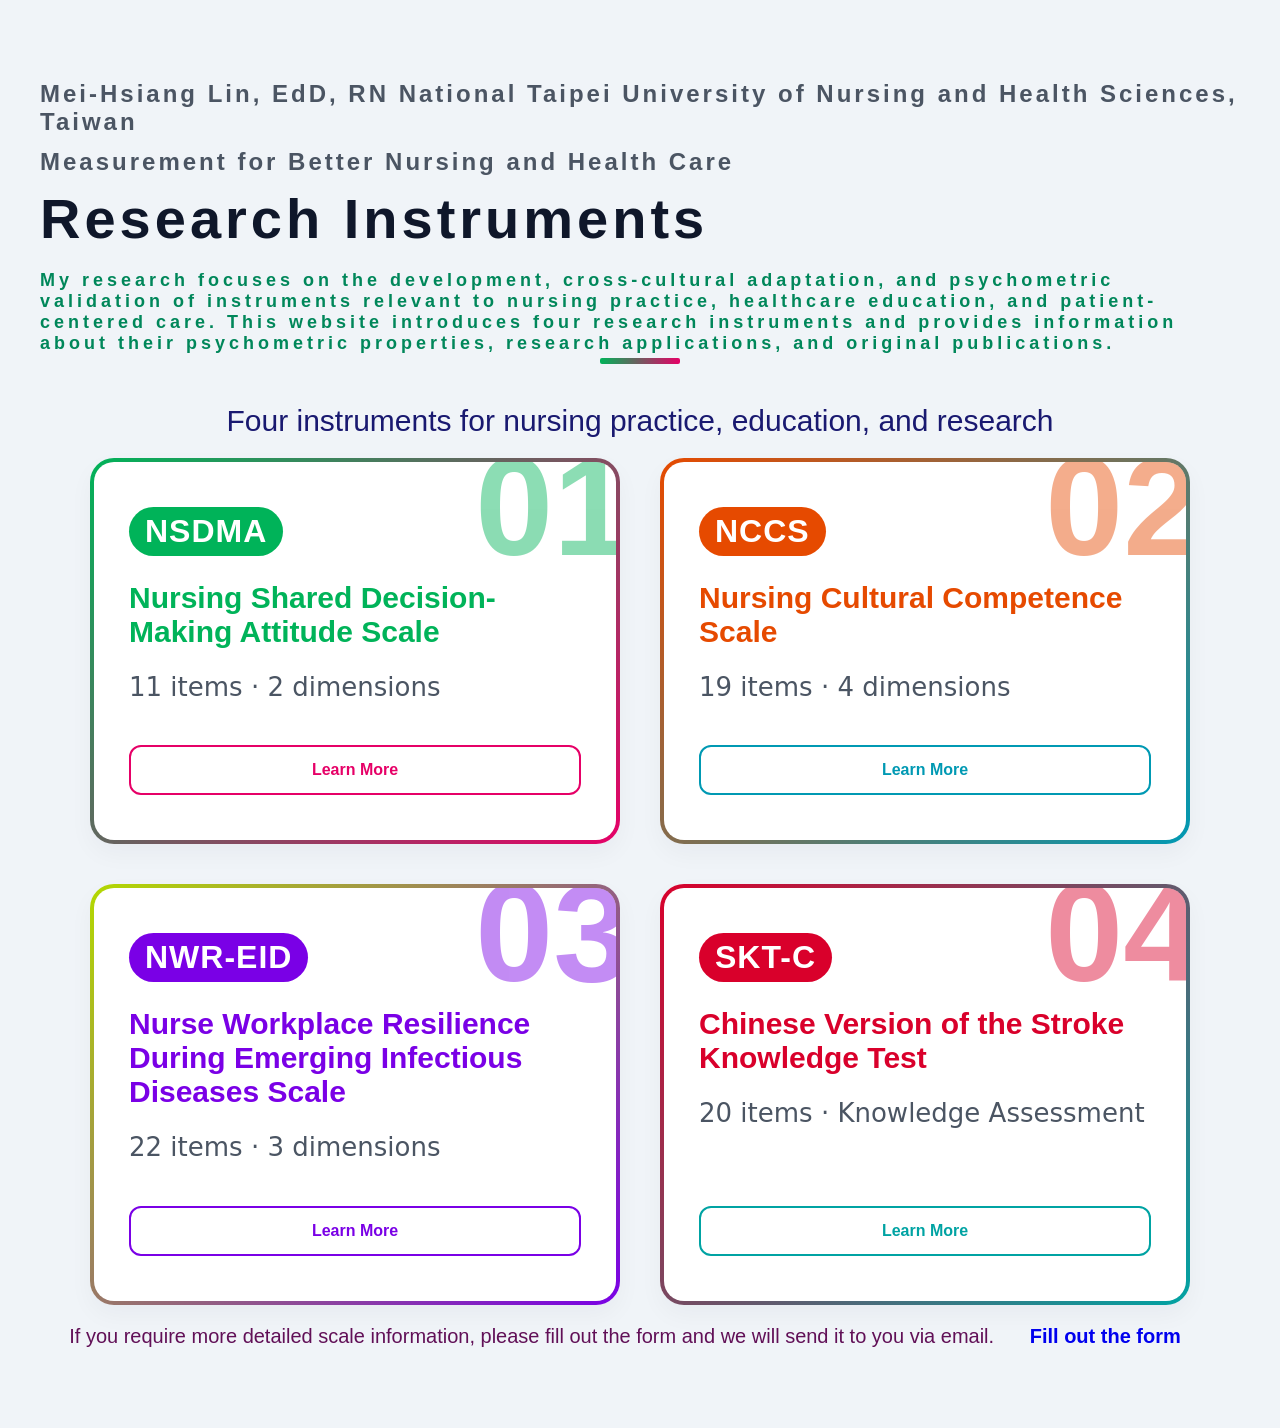
==== index.html @ 415bdf7e "Add files via upload" ====
<!DOCTYPE html>
<html lang="zh-Hant">
<head>
    <meta charset="UTF-8">
    <meta name="viewport" content="width=device-width, initial-scale=1.0">
    <title>Research Instruments</title>
    <link rel="stylesheet" href="style.css">
</head>
<body>

    <!-- 重新設計的淺色底專用高對比標題區 -->
     
    <header class="header-section">
        <div class="header-tag">Mei-Hsiang Lin, EdD, RN National Taipei University of Nursing and Health Sciences, Taiwan </div>
        <div class="header-tag">Measurement for Better Nursing and Health Care</div>
        <h1>Research <span> Instruments</span></h1>
        <p>My research focuses on the development, cross-cultural adaptation, and psychometric validation of instruments relevant to nursing practice, healthcare education, and patient-centered care. This website introduces four research instruments and provides information about their psychometric properties, research applications, and original publications.</p>
    </header>

    <p style="font-size: 30px; text-align: center; margin: 20px 0;color: #191970">
    Four instruments for nursing practice, education, and research
</p>


    <!-- 2x2 上二下二對稱網格佈局 -->
    <div class="contrast-grid-layout">
        
        <!-- 大項 1：NSDMA (翡翠綠 X 艷麗粉) -->
        <div class="contrast-card color-green-pink">
            <div class="card-inner">
                <span class="card-num">01</span>
                <div class="card-badge">NSDMA</div>
                <h2>Nursing Shared Decision-Making Attitude Scale</h2>
                <p>11 items · 2 dimensions</p>
                <a href="NSDMA.html" class="action-btn">Learn More</a>
            </div>
        </div>

        <!-- 大項 2：NCCS (琥珀橙 X 寶石藍) -->
        <div class="contrast-card color-orange-blue">
            <div class="card-inner">
                <span class="card-num">02</span>
                <div class="card-badge">NCCS</div>
                <h2>Nursing Cultural Competence Scale</h2>
                <p>19 items · 4 dimensions</p>
                <a href="NCCS.html" class="action-btn">Learn More</a>
            </div>
        </div>

        <!-- 大項 3：NWR-EID (芥末黃 X 皇家紫) -->
        <div class="contrast-card color-yellow-purple">
            <div class="card-inner">
                <span class="card-num">03</span>
                <div class="card-badge">NWR-EID</div>
                <h2>Nurse Workplace Resilience During Emerging Infectious Diseases Scale</h2>
                <p>22 items · 3 dimensions</p>
                <a href="NWR-EID.html" class="action-btn">Learn More</a>
            </div>
        </div>

        <!-- 大項 4：SKT-C (深烈紅 X 深青綠) -->
        <div class="contrast-card color-red-cyan">
            <div class="card-inner">
                <span class="card-num">04</span>
                <div class="card-badge">SKT-C</div>
                <h2>Chinese Version of the Stroke Knowledge Test</h2>
                <p>20 items · Knowledge Assessment</p>
                <a href="SKT-C.html" class="action-btn">Learn More</a>
            </div>
        </div>

    </div>

 <p style="font-size: 20px; text-align: center; margin: 20px 0;color: #611057">
    If you require more detailed scale information, please fill out the form and we will send it to you via email.
    <a href="https://www.google.com" class="action-btn">Fill out the form</a>
</p>


</body>
</html>
---- style.css ----
/* ==========================================
   🌐 基本重設與全局淺色底樣式
   ========================================== */
* {
    margin: 0;
    padding: 0;
    box-sizing: border-box;
    font-family: -apple-system, BlinkMacSystemFont, "Segoe UI", Roboto, "Helvetica Neue", Arial, "PingFang TC", "Apple LiGothic Medium", "Microsoft JhengHei", sans-serif;
}

body {
    background-color: #F0F4F8; /* 高級冰川藍淺色底 */
    color: #1F2937;            /* 深灰字確保可讀性 */
    padding: 60px 20px;
    min-height: 100vh;
    display: flex;
    flex-direction: column;
    align-items: center;
}

/* ==========================================
   🎯 淺色底專用：頂部標題區
   ========================================== */
.header-section {
    text-align: left;
    font-size: 14px;
    margin-bottom: 10px;
    padding: 20px;
    position: relative;
}

.header-tag {
    font-size: 24px;
    font-weight: 900;
    letter-spacing: 3px;
    color: #4B5563; 
    margin-bottom: 12px;
}

.header-section h1 {
    font-size: 56px;
    font-weight: 900;
    letter-spacing: 4px;
    color: #0F172A; /* 墨黑深海藍 */
    line-height: 1.1;
}

.header-section h1 span {
    font-size: 56px;
    font-weight: 900;
    letter-spacing: 4px;
    color: #0F172A; /* 墨黑深海藍 */
    line-height: 1.1;
}

.header-section p {
    font-size: 18px;
    font-weight: 800;
    color: #00875A; /* 加深翠綠，對比清晰 */
    letter-spacing: 4px;
    margin-top: 20px;
    position: relative;
    display: inline-block;
}

.header-section p::after {
    content: '';
    position: absolute;
    bottom: -10px;
    left: 50%;
    transform: translateX(-50%);
    width: 80px;
    height: 6px;
    background: linear-gradient(90deg, #00B359, #E60067);  /*呼應下方的撞色線 */
    border-radius: 2px;
} 

/* ==========================================
   📦 2x2 完美的對稱網格排版
   ========================================== */
.contrast-grid-layout {
    display: grid;
    grid-template-columns: repeat(2, 1fr); /* 強制上二下二 */
    gap: 40px;
    width: 100%;
    max-width: 1100px;
    margin: 0 auto;
}

/* 卡片基礎：邊框自帶雙色高飽和度漸層 */
.contrast-card {
    background: linear-gradient(135deg, var(--c1), var(--c2));
    border-radius: 24px;
    padding: 4px; 
    transition: transform 0.4s cubic-bezier(0.175, 0.885, 0.32, 1.275);
    box-shadow: 0 10px 25px rgba(15, 23, 42, 0.04);
}

/* 卡片內部：極致純白與外框線條撞色 */
.card-inner {
    background: #FFFFFF; 
    border-radius: 20px;
    padding: 45px 35px;
    height: 100%;
    display: flex;
    flex-direction: column;
    position: relative;
    overflow: hidden;
}

/* 背景巨型巨型數字 */
.card-num  {
    position: absolute;
    right: -15px;      /* 稍微往右側延伸，增加破格排版感 */
    top: -25px;
    font-size: 140px;  /* 放大字體，讓深色更具張力 */
    font-weight: 900;
    opacity: 0.45;     /* 提高透明度，使其深色完全顯現 */
    line-height: 1;
    z-index: 0;        /* 確保在文字後方，不影響閱讀 */
}

/* 標籤小方塊 */
.card-badge {
    align-self: flex-start;
    padding: 6px 16px;
    font-size: 32px;
    font-weight: 900;
    letter-spacing: 1px;
    border-radius: 50px;
    margin-bottom: 25px;
}

/* 卡片主標題：採用飽和寶石色 */
.contrast-card h2 {
    font-size: 30px;
    margin-bottom: 15px;
    font-weight: 900;
}

.contrast-card p {
    font-size: 26px;
    line-height: 1.8;
    color: #4B5563; 
    margin-bottom: 35px;
    font-family: system-ui, sans-serif;
}

/* 按鈕核心樣式 */
.action-btn {
    margin-top: auto;
    text-decoration: none;
    padding: 14px 30px;
    font-weight: 900;
    text-align: center;
    border-radius: 12px;
    transition: all 0.3s ease;
}

/* 懸停時卡片向上浮起浮起 */
.contrast-card:hover {
    transform: translateY(-10px) scale(1.01);
}

/* ==========================================
   🎨 淺色底專用：四大項目高對比互補色
   ========================================== */

/* 大項 1：翡翠綠 X 艷麗粉 */
.color-green-pink { --c1: #00B359; --c2: #E60067; }
.color-green-pink .card-num { color: #00B359; }
.color-green-pink .card-badge { background: #00B359; color: #fff; }
.color-green-pink h2 { color: #00B359; }
.color-green-pink .action-btn { border: 2px solid #E60067; color: #E60067; }
.color-green-pink .action-btn:hover { background: #E60067; color: #fff; box-shadow: 0 10px 20px rgba(230, 0, 103, 0.25); }
.color-green-pink:hover { box-shadow: 0 20px 40px rgba(0, 179, 89, 0.15); }

/* 大項 2：琥珀橙 X 寶石藍 */
.color-orange-blue { --c1: #E64A00; --c2: #0099B3; }
.color-orange-blue .card-num { color: #E64A00; }
.color-orange-blue .card-badge { background: #E64A00; color: #fff; }
.color-orange-blue h2 { color: #E64A00; }
.color-orange-blue .action-btn { border: 2px solid #0099B3; color: #0099B3; }
.color-orange-blue .action-btn:hover { background: #0099B3; color: #fff; box-shadow: 0 10px 20px rgba(0, 153, 179, 0.25); }
.color-orange-blue:hover { box-shadow: 0 20px 40px rgba(230, 74, 0, 0.15); }

/* 大項 3：芥末黃 X 皇家紫 */
.color-yellow-purple { --c1: #B3D900; --c2: #7A00E6; }
.color-yellow-purple .card-num { color: #7A00E6; }
.color-yellow-purple .card-badge { background: #7A00E6; color: #fff; }
.color-yellow-purple h2 { color: #7A00E6; }
.color-yellow-purple .action-btn { border: 2px solid #7A00E6; color: #7A00E6; }
.color-yellow-purple .action-btn:hover { background: #7A00E6; color: #fff; box-shadow: 0 10px 20px rgba(122, 0, 230, 0.25); }
.color-yellow-purple:hover { box-shadow: 0 20px 40px rgba(122, 0, 230, 0.15); }

/* 大項 4：深烈紅 X 深青綠 */
.color-red-cyan { --c1: #D9002B; --c2: #00A3A3; }
.color-red-cyan .card-num { color: #D9002B; }
.color-red-cyan .card-badge { background: #D9002B; color: #fff; }
.color-red-cyan h2 { color: #D9002B; }
.color-red-cyan .action-btn { border: 2px solid #00A3A3; color: #00A3A3; }
.color-red-cyan .action-btn:hover { background: #00A3A3; color: #000; box-shadow: 0 10px 20px rgba(0, 163, 163, 0.25); }
.color-red-cyan:hover { box-shadow: 0 20px 40px rgba(217, 0, 43, 0.15); }

/* ==========================================
   📱 響應式佈局手機優化
   ========================================== */
@media (max-width: 850px) {
    .contrast-grid-layout {
        grid-template-columns: 1fr; /* 平板手機端降為一欄，防擠壓 */
        gap: 25px;
    }
    .header-section h1 { font-size: 36px; }
    .header-section p { font-size: 15px; letter-spacing: 2px; }
}
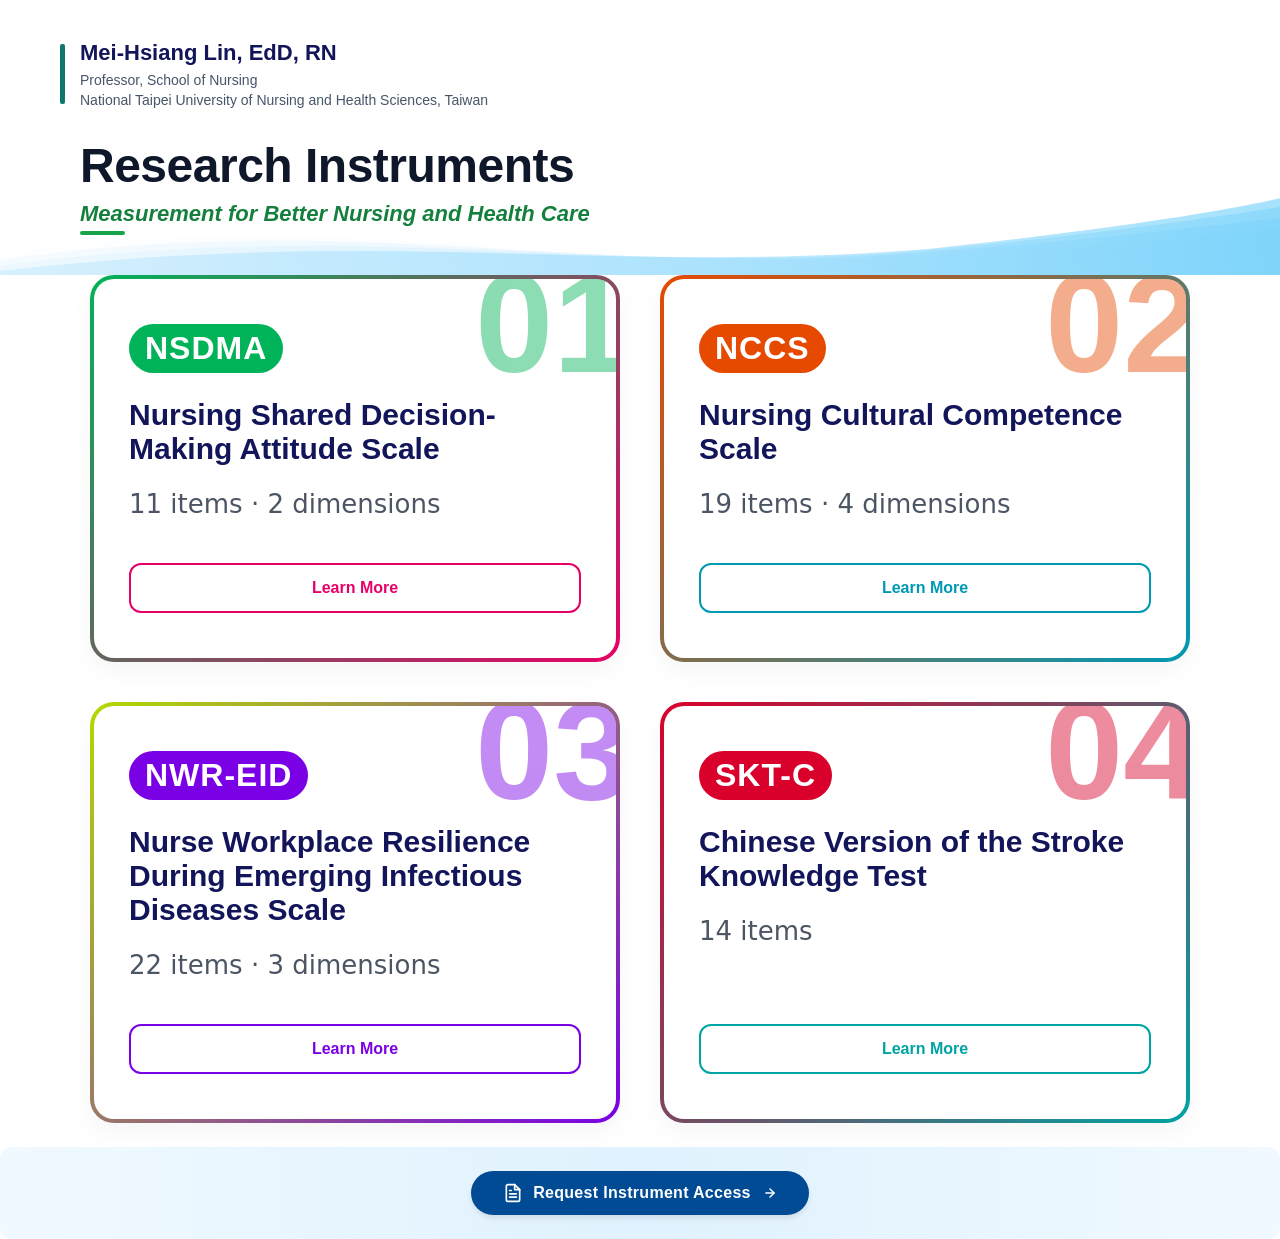
==== commit d6620c44: "Add files via upload" ====
--- a/index.html
+++ b/index.html
@@ -8,18 +8,57 @@
 </head>
 <body>
 
-    <!-- 重新設計的淺色底專用高對比標題區 -->
-     
-    <header class="header-section">
-        <div class="header-tag">Mei-Hsiang Lin, EdD, RN National Taipei University of Nursing and Health Sciences, Taiwan </div>
-        <div class="header-tag">Measurement for Better Nursing and Health Care</div>
-        <h1>Research <span> Instruments</span></h1>
-        <p>My research focuses on the development, cross-cultural adaptation, and psychometric validation of instruments relevant to nursing practice, healthcare education, and patient-centered care. This website introduces four research instruments and provides information about their psychometric properties, research applications, and original publications.</p>
-    </header>
+    <div class="banner-container">
+        <!-- 頂部教授資訊：包含左側垂直綠色直線 -->
+        <div class="profile-container">
+            <div class="profile-info">
+                <div class="profile-name">Mei-Hsiang Lin, EdD, RN</div>
+                <div class="profile-title">Professor, School of Nursing</div>
+                <div class="profile-org">National Taipei University of Nursing and Health Sciences, Taiwan</div>
+            </div>
+        </div>
 
-    <p style="font-size: 30px; text-align: center; margin: 20px 0;color: #191970">
-    Four instruments for nursing practice, education, and research
-</p>
+        <!-- 底部核心標題：完全靠左對齊 -->
+        <div class="main-content">
+            <h1 class="main-title">Research Instruments</h1>
+            <div class="sub-title">Measurement for Better Nursing and Health Care</div>
+        </div>
+
+        <!-- 修正後完美還原的滿版多層次波浪線條 (SVG) -->
+        
+        <svg class="wave-background" viewBox="0 0 1200 250" fill="none" xmlns="http://w3.org" preserveAspectRatio="none">
+            <!-- 漣漪第 1 層 (底層：超輕薄淡藍托底) -->
+            <path d="M0 232 C280 185, 480 242, 780 236 C980 228, 1100 216, 1200 208 V250 H0 Z" fill="url(#wave-gradient-light)" opacity="0.15"/>
+            
+            <!-- 漣漪第 2 層 (中底層：微調起伏，創造若隱若現的交織) -->
+            <path d="M0 236 C310 192, 510 246, 810 233 C1010 220, 1110 207, 1200 198 V250 H0 Z" fill="url(#wave-gradient-medium)" opacity="0.25"/>
+            
+            <!-- 漣漪第 3 層 (中高層：絲帶般的溫和層次) -->
+            <path d="M0 241 C340 198, 530 248, 840 230 C1040 212, 1140 197, 1200 188 V250 H0 Z" fill="url(#wave-gradient-medium)" opacity="0.35"/>
+            
+            <!-- 漣漪第 4 層 (頂層：最上方的波浪邊緣，保持半透明以消除強烈感) -->
+            <path d="M0 246 C370 205, 560 250, 870 226 C1060 206, 1150 191, 1200 180 V250 H0 Z" fill="url(#wave-gradient-dark)" opacity="0.45"/>
+            
+            <!-- 漸層顏色定義（全面調低色彩飽和度與亮度，回歸自然水藍） -->
+            <defs>
+                <linearGradient id="wave-gradient-light" x1="0" y1="250" x2="1200" y2="150" gradientUnits="userSpaceOnUse">
+                    <stop offset="0%" stop-color="#f0f9ff" />
+                    <stop offset="60%" stop-color="#e0f2fe" />
+                    <stop offset="100%" stop-color="#bae6fd" />
+                </linearGradient>
+                <linearGradient id="wave-gradient-medium" x1="0" y1="250" x2="1200" y2="120" gradientUnits="userSpaceOnUse">
+                    <stop offset="0%" stop-color="#e0f2fe" />
+                    <stop offset="50%" stop-color="#bae6fd" />
+                    <stop offset="100%" stop-color="#7dd3fc" />
+                </linearGradient>
+                <linearGradient id="wave-gradient-dark" x1="0" y1="250" x2="1200" y2="100" gradientUnits="userSpaceOnUse">
+                    <stop offset="0%" stop-color="#bae6fd" />
+                    <stop offset="50%" stop-color="#7dd3fc" />
+                    <stop offset="100%" stop-color="#38bdf8" />
+                </linearGradient>
+            </defs>
+        </svg>
+    </div>
 
 
     <!-- 2x2 上二下二對稱網格佈局 -->
@@ -64,18 +103,35 @@
                 <span class="card-num">04</span>
                 <div class="card-badge">SKT-C</div>
                 <h2>Chinese Version of the Stroke Knowledge Test</h2>
-                <p>20 items · Knowledge Assessment</p>
+                <p>14 items</p>
                 <a href="SKT-C.html" class="action-btn">Learn More</a>
             </div>
         </div>
 
     </div>
 
- <p style="font-size: 20px; text-align: center; margin: 20px 0;color: #611057">
-    If you require more detailed scale information, please fill out the form and we will send it to you via email.
-    <a href="https://www.google.com" class="action-btn">Fill out the form</a>
-</p>
 
+ <!-- 2. 下方按鈕呼籲區塊 (CTA Section) -->
+    <div class="cta-container">
+        <a href="https://forms.gle/aVVgJao4hKjNyvbj9" class="cta-button">
+            <!-- 純 SVG 繪製的文件圖示 -->
+            <svg class="icon-file" viewBox="0 0 24 24" fill="none" stroke="currentColor" stroke-width="2" stroke-linecap="round" stroke-linejoin="round">
+                <path d="M14 2H6a2 2 0 0 0-2 2v16a2 2 0 0 0 2 2h12a2 2 0 0 0 2-2V8z"></path>
+                <polyline points="14 2 14 8 20 8"></polyline>
+                <line x1="16" y1="13" x2="8" y2="13"></line>
+                <line x1="16" y1="17" x2="8" y2="17"></line>
+                <polyline points="10 9 9 9 8 9"></polyline>
+            </svg>
+            
+            <span class="btn-text">Request Instrument Access</span>
+            
+            <!-- 純 SVG 繪製的向右箭頭 -->
+            <svg class="icon-arrow" viewBox="0 0 24 24" fill="none" stroke="currentColor" stroke-width="2.5" stroke-linecap="round" stroke-linejoin="round">
+                <line x1="5" y1="12" x2="19" y2="12"></line>
+                <polyline points="12 5 19 12 12 19"></polyline>
+            </svg>
+        </a>
+    </div>
 
 </body>
 </html>
--- a/style.css
+++ b/style.css
@@ -1,79 +1,126 @@
-/* ==========================================
-   🌐 基本重設與全局淺色底樣式
-   ========================================== */
+/* 基礎樣式重設 */
 * {
     margin: 0;
     padding: 0;
     box-sizing: border-box;
-    font-family: -apple-system, BlinkMacSystemFont, "Segoe UI", Roboto, "Helvetica Neue", Arial, "PingFang TC", "Apple LiGothic Medium", "Microsoft JhengHei", sans-serif;
-}
-
-body {
-    background-color: #F0F4F8; /* 高級冰川藍淺色底 */
-    color: #1F2937;            /* 深灰字確保可讀性 */
-    padding: 60px 20px;
-    min-height: 100vh;
+    font-family: -apple-system, BlinkMacSystemFont, "Segoe UI", Roboto, "Helvetica Neue", Arial, sans-serif;
+}
+
+/* 橫幅容器 */
+.banner-container {
+    position: relative;
+    width: 100%;
+    min-height: 250px;
+    background-color: #ffffff;
+    padding: 40px 60px;
+    overflow: hidden;
     display: flex;
     flex-direction: column;
-    align-items: center;
-}
-
-/* ==========================================
-   🎯 淺色底專用：頂部標題區
-   ========================================== */
-.header-section {
+    justify-content: space-between;
+}
+
+/* 教授資訊外容器（用來定位最左邊的綠色直線條） */
+.profile-container {
+    position: relative;
+    padding-left: 20px; /* 留出綠色直線條的空間 */
+    text-align: left;    /* 確保文字靠左 */
+    margin-bottom: 30px;
+}
+
+/* 教授資訊最左邊的垂直綠色直線 */
+.profile-container::before {
+    content: '';
+    position: absolute;
+    left: 0;
+    top: 4px;
+    width: 5px;          /* 直線厚度 */
+    height: calc(100% - 8px); /* 讓線條高度自動跟隨三行文字高度 */
+    min-height: 50px;    /* 確保最少有一定高度 */
+    background-color: #0f766e; /* 深綠色 */
+    border-radius: 2px;
+}
+
+/* 教授資訊文字區塊 */
+.profile-info {
+    display: flex;
+    flex-direction: column;
+    align-items: flex-start; /* 確保內容物件靠左 */
+}
+
+/* 姓名樣式 */
+.profile-name {
+    font-size: 22px;
+    font-weight: bold;
+    color: #121559;
+    line-height: 1.2;
+}
+
+/* 職稱樣式 */
+.profile-title {
+    font-size: 14px;
+    color: #475569;
+    margin-top: 6px;
+    font-weight: 500;
+}
+
+/* 單位機構樣式 */
+.profile-org {
+    font-size: 14px;
+    color: #475569;
+    margin-top: 4px;
+}
+
+/* 主標題區塊（完全靠左對齊，並確保文字在波浪上方） */
+.main-content {
     text-align: left;
-    font-size: 14px;
-    margin-bottom: 10px;
-    padding: 20px;
-    position: relative;
-}
-
-.header-tag {
-    font-size: 24px;
-    font-weight: 900;
-    letter-spacing: 3px;
-    color: #4B5563; 
-    margin-bottom: 12px;
-}
-
-.header-section h1 {
-    font-size: 56px;
-    font-weight: 900;
-    letter-spacing: 4px;
-    color: #0F172A; /* 墨黑深海藍 */
-    line-height: 1.1;
-}
-
-.header-section h1 span {
-    font-size: 56px;
-    font-weight: 900;
-    letter-spacing: 4px;
-    color: #0F172A; /* 墨黑深海藍 */
-    line-height: 1.1;
-}
-
-.header-section p {
-    font-size: 18px;
+    z-index: 2; 
+    padding-left: 20px; /* 與上方文字對齊線保持一致 */
+}
+
+/* 主標題樣式 */
+.main-title {
+    font-size: 48px;
     font-weight: 800;
-    color: #00875A; /* 加深翠綠，對比清晰 */
-    letter-spacing: 4px;
-    margin-top: 20px;
+    color: #0f172a;
+    letter-spacing: -0.5px;
+    margin-bottom: 8px;
+}
+
+/* 副標題樣式 */
+.sub-title {
+    font-size: 22px;
+    font-weight: 700;
+    color: #15803d; /* 綠色字體 */
+    font-style: italic; /* 斜體 */
     position: relative;
     display: inline-block;
-}
-
-.header-section p::after {
+    padding-bottom: 8px;
+}
+
+/* 副標題下方的綠色短底線 */
+.sub-title::after {
     content: '';
     position: absolute;
-    bottom: -10px;
-    left: 50%;
-    transform: translateX(-50%);
-    width: 80px;
-    height: 6px;
-    background: linear-gradient(90deg, #00B359, #E60067);  /*呼應下方的撞色線 */
+    left: 0;
+    bottom: 0;
+    width: 45px;
+    height: 4px;
+    background-color: #16a34a;
     border-radius: 2px;
-} 
+}
+
+/* 完美還原的滿版網頁波浪背景控制 */
+.wave-background {
+    position: absolute;
+    left: 0;             /* 從極左側邊界開始 */
+    right: 0;            /* 延伸至極右側邊界 */
+    bottom: 0;           /* 完美貼齊底部零間隙 */
+    width: 100%;         /* 橫向強制 100% 滿版填滿 */
+    height: 100%;        /* 縱向完整充滿容器背景，以便呈現從底部到右上的大幅度揚起 */
+    z-index: 1;          
+    pointer-events: none;
+}
+
 
 /* ==========================================
    📦 2x2 完美的對稱網格排版
@@ -170,7 +217,7 @@
 .color-green-pink { --c1: #00B359; --c2: #E60067; }
 .color-green-pink .card-num { color: #00B359; }
 .color-green-pink .card-badge { background: #00B359; color: #fff; }
-.color-green-pink h2 { color: #00B359; }
+.color-green-pink h2 { color: #121559; }
 .color-green-pink .action-btn { border: 2px solid #E60067; color: #E60067; }
 .color-green-pink .action-btn:hover { background: #E60067; color: #fff; box-shadow: 0 10px 20px rgba(230, 0, 103, 0.25); }
 .color-green-pink:hover { box-shadow: 0 20px 40px rgba(0, 179, 89, 0.15); }
@@ -179,7 +226,7 @@
 .color-orange-blue { --c1: #E64A00; --c2: #0099B3; }
 .color-orange-blue .card-num { color: #E64A00; }
 .color-orange-blue .card-badge { background: #E64A00; color: #fff; }
-.color-orange-blue h2 { color: #E64A00; }
+.color-orange-blue h2 { color: #121559; }
 .color-orange-blue .action-btn { border: 2px solid #0099B3; color: #0099B3; }
 .color-orange-blue .action-btn:hover { background: #0099B3; color: #fff; box-shadow: 0 10px 20px rgba(0, 153, 179, 0.25); }
 .color-orange-blue:hover { box-shadow: 0 20px 40px rgba(230, 74, 0, 0.15); }
@@ -188,7 +235,7 @@
 .color-yellow-purple { --c1: #B3D900; --c2: #7A00E6; }
 .color-yellow-purple .card-num { color: #7A00E6; }
 .color-yellow-purple .card-badge { background: #7A00E6; color: #fff; }
-.color-yellow-purple h2 { color: #7A00E6; }
+.color-yellow-purple h2 { color: #121559; }
 .color-yellow-purple .action-btn { border: 2px solid #7A00E6; color: #7A00E6; }
 .color-yellow-purple .action-btn:hover { background: #7A00E6; color: #fff; box-shadow: 0 10px 20px rgba(122, 0, 230, 0.25); }
 .color-yellow-purple:hover { box-shadow: 0 20px 40px rgba(122, 0, 230, 0.15); }
@@ -197,19 +244,197 @@
 .color-red-cyan { --c1: #D9002B; --c2: #00A3A3; }
 .color-red-cyan .card-num { color: #D9002B; }
 .color-red-cyan .card-badge { background: #D9002B; color: #fff; }
-.color-red-cyan h2 { color: #D9002B; }
+.color-red-cyan h2 { color: #121559; }
 .color-red-cyan .action-btn { border: 2px solid #00A3A3; color: #00A3A3; }
 .color-red-cyan .action-btn:hover { background: #00A3A3; color: #000; box-shadow: 0 10px 20px rgba(0, 163, 163, 0.25); }
 .color-red-cyan:hover { box-shadow: 0 20px 40px rgba(217, 0, 43, 0.15); }
 
-/* ==========================================
-   📱 響應式佈局手機優化
-   ========================================== */
-@media (max-width: 850px) {
-    .contrast-grid-layout {
-        grid-template-columns: 1fr; /* 平板手機端降為一欄，防擠壓 */
-        gap: 25px;
-    }
-    .header-section h1 { font-size: 36px; }
-    .header-section p { font-size: 15px; letter-spacing: 2px; }
-}
+
+/* ==========================================================================
+   2. learn more part 2
+   ========================================================================== */
+
+
+
+
+/* 外層：2欄 × 2列 */
+.info-grid {
+    display: grid;
+    grid-template-columns: repeat(2, minmax(0, 1fr));
+    grid-template-rows: repeat(2, minmax(180px, 1fr));
+    gap: 15px;
+
+    width: calc(100% - 160px);
+    margin: 0 auto;
+
+    min-height: 400px;
+    box-sizing: border-box;
+    font-family: Arial, sans-serif;
+}
+
+/* 個別區塊 */
+.info-card {
+    display: flex;
+    flex-direction: column;
+    justify-content: space-between;
+
+    width: 100%;
+    height: 100%;
+    padding: 20px;
+
+    border: 1px solid #17427c;
+    border-radius: 10px;
+    box-sizing: border-box;
+}
+
+/* 標題 */
+.info-card h3 {
+    color: #17427c;
+    font-size: 18px;
+    margin: 0 0 10px;
+}
+
+/* 底部資訊列 */
+.info-card__footer {
+    display: flex;
+    align-items: center;
+    gap: 10px;
+    flex-wrap: nowrap;
+}
+
+/* Description */
+.info-card__footer p {
+    color: #666;
+    font-size: 14px;
+    margin: 0;
+    white-space: nowrap;
+}
+
+/* 中間分隔線 */
+.info-card__footer .divider {
+    color: #17427c;
+    font-size: 16px;
+}
+
+/* Learn More */
+.info-card__footer a {
+    color: #07529b;
+    font-size: 13px;
+    font-weight: 600;
+    text-decoration: none;
+    white-space: nowrap;
+}
+
+/* 滑鼠效果 */
+.info-card__footer a:hover {
+    color: #063e78;
+    text-decoration: underline;
+}
+
+/* 手機版：改為單欄 */
+@media (max-width: 600px) {
+    .info-grid {
+        grid-template-columns: 1fr;
+        grid-template-rows: auto;
+        width: calc(100% - 30px);
+        min-height: auto;
+    }
+
+    .info-card {
+        min-height: 180px;
+    }
+}
+
+
+/* ==========================================================================
+   2. 下方按鈕呼籲區塊 (CTA Section)
+   ========================================================================== */
+.cta-container {
+    width: 100%;
+    margin-top: 24px;          /* 與上方橫幅保持完美間距 */
+    padding: 24px 0;           
+    border-radius: 12px;       
+    background: linear-gradient(to right, #f0f9ff 0%, #e0f2fe 50%, #f0f9ff 100%); /* 左右對稱淡藍漸層 */
+    display: flex;
+    justify-content: center;   /* 讓按鈕水平置中 */
+    align-items: center;       
+    box-sizing: border-box;
+}
+
+/* 深藍色膠囊型按鈕 */
+.cta-button {
+    display: inline-flex;
+    align-items: center;       
+    justify-content: center;
+    background-color: #004b93; /* 經典深藍 */
+    color: #ffffff;            
+    text-decoration: none;     
+    padding: 12px 32px;        
+    border-radius: 50px;       
+    font-size: 16px;
+    font-weight: 600;          
+    letter-spacing: 0.3px;
+    transition: all 0.2s ease-in-out; 
+    box-shadow: 0 4px 6px -1px rgba(0, 0, 0, 0.1);
+}
+
+/* 按鈕滑鼠懸停（Hover）動效 */
+.cta-button:hover {
+    background-color: #00366b; 
+    transform: translateY(-1px); 
+    box-shadow: 0 6px 12px -2px rgba(0, 0, 0, 0.15);
+}
+
+.cta-button:active {
+    transform: translateY(1px);
+}
+
+.btn-text {
+    margin: 0 12px 0 10px;    
+}
+
+.icon-file {
+    width: 20px;
+    height: 20px;
+    color: #ffffff;
+}
+
+.icon-arrow {
+    width: 14px;
+    height: 14px;
+    color: #ffffff;
+    transition: transform 0.2s ease;
+}
+
+/* 懸停時讓箭頭往前探 */
+.cta-button:hover .icon-arrow {
+    transform: translateX(3px);
+}
+
+/* ==========================================================================
+   3. 響應式佈局調整 (RWD 斷點設定)
+   ========================================================================== */
+@media (max-width: 768px) {
+    /* 橫幅手機板調小 */
+    .banner-container {
+        padding: 30px 20px;
+        min-height: 240px;
+    }
+    .main-title {
+        font-size: 32px;
+    }
+    .sub-title {
+        font-size: 16px;
+    }
+
+    /* 按鈕區塊手機板調小 */
+    .cta-container {
+        padding: 20px 16px;
+    }
+    .cta-button {
+        padding: 10px 24px;
+        font-size: 15px;
+        width: 100%;          
+        max-width: 320px;     
+    }
+}
